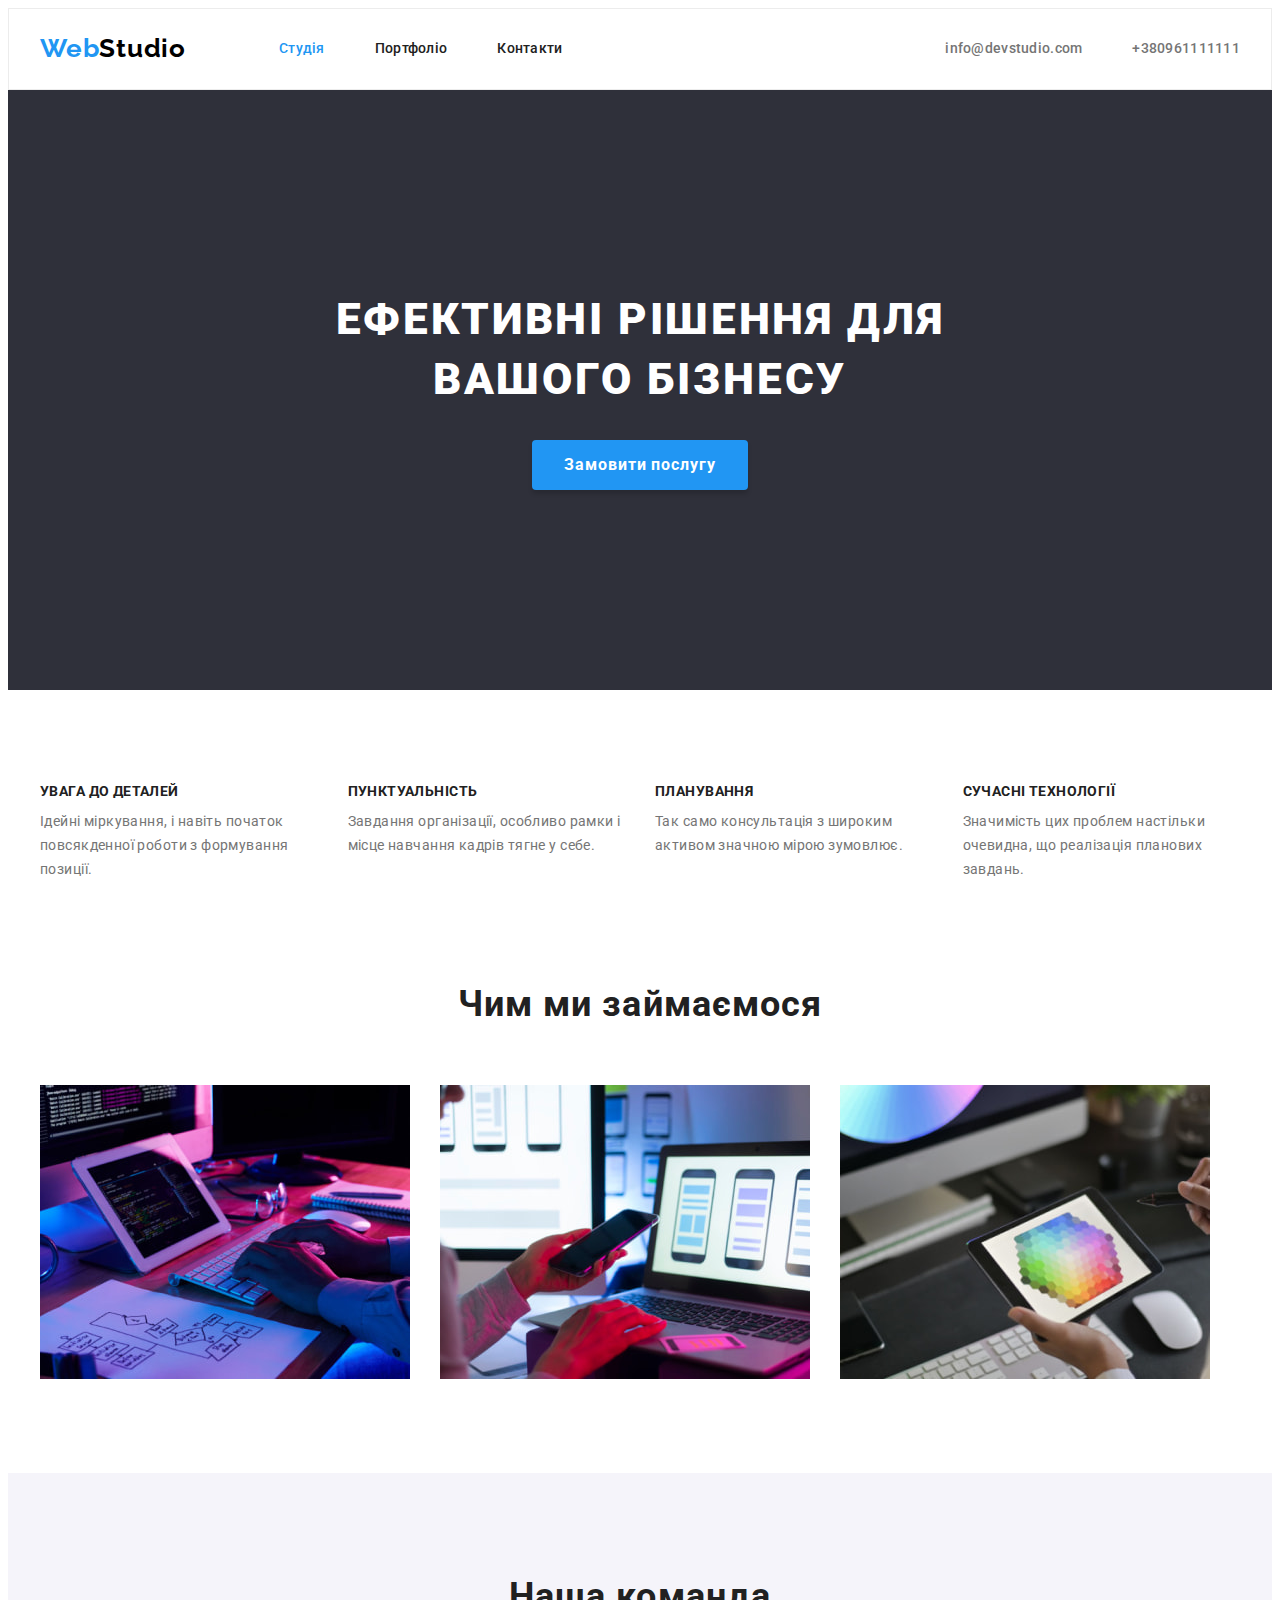
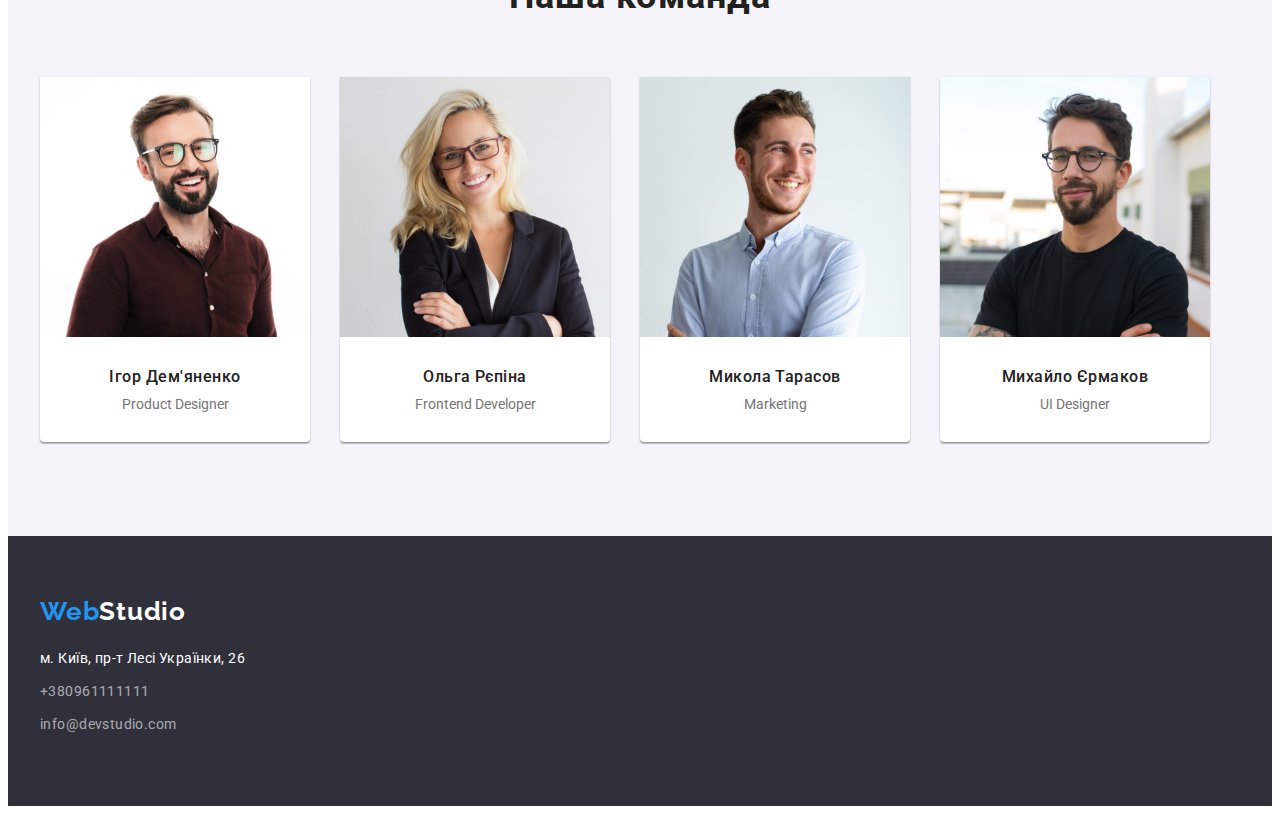
==== index.html @ 2e411c05 "Склоновано файли" ====
<!DOCTYPE html>
<html lang="uk">
  <head>
    <meta charset="UTF-8" />
    <meta http-equiv="X-UA-Compatible" content="IE=edge" />
    <meta name="viewport" content="width=device-width, initial-scale=1.0" />
    <title>Document</title>
    <link rel="preconnect" href="https://fonts.googleapis.com" />
    <link rel="preconnect" href="https://fonts.gstatic.com" crossorigin />
    <link
      href="https://fonts.googleapis.com/css2?family=Raleway:wght@700&family=Roboto:wght@400;500;700;900&display=swap"
      rel="stylesheet"
    />
    <link
      rel="stylesheet"
      href="https://cdnjs.cloudflare.com/ajax/libs/modern-normalize/1.1.0/modern-normalize.min.css"
      integrity="sha512-wpPYUAdjBVSE4KJnH1VR1HeZfpl1ub8YT/NKx4PuQ5NmX2tKuGu6U/JRp5y+Y8XG2tV+wKQpNHVUX03MfMFn9Q=="
      crossorigin="anonymous"
      referrerpolicy="no-referrer"
    />
    <link rel="stylesheet" href="./css/styles.css" />
  </head>
  <body>
    <!-- HEADER -->
    <header class="header">
      <div class="container">
        <nav class="nav">
          <a href="/" class="header-logo link" lang="en"
            ><span class="logo-accent">Web</span>Studio</a
          >
          <ul class="header-list list">
            <li class="header-item">
              <a class="header-link link current" href="./index.html">Студія</a>
            </li>
            <li class="header-item">
              <a class="header-link link" href="./portfolio.html">Портфоліо</a>
            </li>
            <li class="header-item">
              <a class="header-link link" href="">Контакти </a>
            </li>
          </ul>
        </nav>
        <ul class="header-contacts list">
          <li class="contacts-item">
            <a class="header-link link" href="mailto:info@devstudio.com"
              >info@devstudio.com</a
            >
          </li>
          <li class="contacts-item">
            <a class="header-link link" href="tel:+380961111111"
              >+380961111111</a
            >
          </li>
        </ul>
      </div>
    </header>
    <!-- MAIN -->
    <main>
      <!-- Герой -->
      <section class="hero">
        <div class="container">
          <h1 class="hero-title">Ефективні рішення для вашого бізнесу</h1>
          <button class="hero-btn btn" type="button">Замовити послугу</button>
        </div>
        </section>
        <!-- Переваги -->
        <section class="benefits section">
          <div class="container">
            <h2 class="visually-hidden">Переваги</h2>
            <ul class="benefits-list list">
              <li class="benefits-items">
                <h3 class="benefits-title">УВАГА ДО ДЕТАЛЕЙ</h3>
                <p>
                  Ідейні міркування, і навіть початок повсякденної роботи з
                  формування позиції.
                </p>
              </li>
              <li class="benefits-items">
                <h3 class="benefits-title">ПУНКТУАЛЬНІСТЬ</h3>
                <p>
                  Завдання організації, особливо рамки і місце навчання кадрів тягне
                  у себе.
                </p>
              </li>
              <li class="benefits-items">
                <h3 class="benefits-title">ПЛАНУВАННЯ</h3>
                <p>
                  Так само консультація з широким активом значною мірою зумовлює.
                </p>
              </li>
              <li class="benefits-items">
                <h3 class="benefits-title">СУЧАСНІ ТЕХНОЛОГІЇ</h3>
                <p>
                  Значимість цих проблем настільки очевидна, що реалізація планових
                  завдань.
                </p>
              </li>
            </ul>
          </div>
        </section>
      <!-- Чим ми займаємося -->
      <section class="services">
        <div class="container">
          <h2 class="section-title">Чим ми займаємося</h2>
          <ul class="section-list list">
            <li>
              <img
                src="./images/imgone.jpg"
                alt="Руки на клавіатурі перед планшетом"
                width="370"
                height="294"
              />
            </li>
            <li>
              <img
                src="./images/imgtwo.jpg"
                alt="Руки друкують за ноутбуком"
                width="370"
                height="294"
              />
            </li>
            <li>
              <img
                src="./images/imgthree.jpg"
                alt="Руки зі стилусом перед планшетом"
                width="370"
                height="294"
              />
            </li>
          </ul>
        </div>
      </section>
      <!-- Наша команда -->
      <section class="team section">
        <div class="container">
          <h2 class="section-title">Наша команда</h2>
          <ul class="team-list list">
            <li class="team-item">
              <img
                src="./images/faceone.jpg"
                alt="Чоловік в коричневій сорочці"
                width="270"
                height="260"
              />
              <div class ="team-item-content">
                <h3 class="team-title">Ігор Дем'яненко</h3>
                <p class="team-text" lang="en">Product Designer</p>
              </div>
            </li>
            <li class="team-item">
              <img
                src="./images/facetwo.jpg"
                alt="Жінка в діловому костюмі"
                width="270"
                height="260"
              />
              <div class ="team-item-content">
                <h3 class="team-title">Ольга Рєпіна</h3>
                <p class="team-text" lang="en">Frontend Developer</p>
              </div>
            </li>
            <li class="team-item">
              <img
                src="./images/facethree.jpg"
                alt="Чоловік у білій сорочці"
                width="270"
                height="260"
              />
              <div class ="team-item-content">
                <h3 class="team-title">Микола Тарасов</h3>
                <p class="team-text" lang="en">Marketing</p>
              </div>
            </li>
            <li class="team-item">
              <img
                src="./images/facefour.jpg"
                alt="Чоловік у чорній сорочці"
                width="270"
                height="260"
              />
              <div class ="team-item-content">
                <h3 class="team-title">Михайло Єрмаков</h3>
                <p class="team-text" lang="en">UI Designer</p>
              </div>
            </li>
          </ul>
        </div>
      </section>
    </main>
    <!-- FOOTER -->
    <footer class="footer">
        <div class="container">
          <a class="footer-logo link" href="/"
            ><span class="logo-accent">Web</span>Studio</a
          >
          <address class="footer-address">
            <ul class="list">
              <li class="footer-item">
                <a
                  class="link"
                  href="https://goo.gl/maps/n65HcsuPfZMH7TJv9"
                  target="_blank"
                  rel="noopener noreferrer"
                  >м. Київ, пр-т Лесі Українки, 26</a
                >
              </li>
              <li class="footer-item">
                <a class="footer-contacts link" href="tel:+380961111111"
                  >+380961111111</a
                >
              </li>
              <li class="footer-item">
                <a class="footer-contacts link" href="mailto:info@devstudio.com"
                  >info@devstudio.com</a
                >
              </li>
            </ul>
          </address>
        </div>
    </footer>
  </body>
</html>
---- css/styles.css ----
:root {
  --main-color-light: #ffffff;
  --second-color-dark: #212121;
  --second-color-bgc: #f5f4fa;
  --main-text-color: #757575;
  --accent-bgc: #2f303a;
  --accent-color: #2196f3;
  --accent-active: #188ce8;
  --main-font: "Roboto", sans-serif;
}

p,
h1,
h2,
h3,
h4,
h5,
h6 {
  margin: 0;
}

ul {
  margin: 0;
  padding-left: 0;
  list-style: none;
}

img {
  display: block;
  max-width: 100%;
  height: auto;
}

.container {
  width: 1200px;
  padding-left: 15px;
  padding-right: 15px;
  margin: 0 auto;
}

body {
  font-family: var(--main-font);
  font-size: 14px;
  color: var(--main-text-color);
  background-color: var(--main-color-light);
}

.list {
  list-style: none;
}

.link {
  text-decoration: none;
  color: inherit;
}

.visually-hidden {
  position: absolute;
  white-space: nowrap;
  width: 1px;
  height: 1px;
  overflow: hidden;
  border: 0;
  padding: 0;
  clip: rect(0 0 0 0);
  clip-path: inset(50%);
  margin: -1px;
}

.btn {
  font-family: inherit;
  font-weight: 700;
  font-size: 16px;
  line-height: 1.88;
  letter-spacing: 0.06em;
  color: var(--main-color-light);
  background-color: var(--accent-color);
  border: none;
  cursor: pointer;
}

.btn:focus,
.btn:hover {
  background-color: var(--accent-active);
}

/* .btn:active {
  background-color: var(--accent-active);
} */

.filter-btn {
  padding: 6px 22px;
  font-family: inherit;
  font-weight: 500;
  font-size: 16px;
  line-height: 1.63;
  text-align: center;
  letter-spacing: 0.03em;
  color: var(--second-color-dark);
  background-color: var(--second-color-bgc);
  border: none;
  border-radius: 4px;
  cursor: pointer;
}

.filter-btn:focus,
.filter-btn:hover {
  box-shadow: 0px 3px 1px rgba(0, 0, 0, 0.1), 0px 1px 2px rgba(0, 0, 0, 0.08),
    0px 2px 2px rgba(0, 0, 0, 0.12);
  background-color: var(--accent-color);
  color: var(--main-color-light);
}

.section {
  padding: 94px 0;
}

/*-------------------------- HEADER --------------------------*/

.header {
  /* padding: 24px 0 25px 0; */
  border: 1px solid #ececec;
}

.header .container {
  display: flex;
  align-items: center;
}

.container nav {
  display: flex;
  align-items: center;
}

.header-logo {
  margin-right: 93px;
  padding: 24px 0 25px;
  font-family: "Raleway", sans-serif;
  font-weight: 700;
  font-size: 26px;
  line-height: 1.19;
  letter-spacing: 0.03em;
  color: black;
}

.logo-accent {
  color: var(--accent-color);
}

.header-list {
  display: flex;
  gap: 50px;
}

.header-link {
  padding: 32px 0;
}

.header-link:hover,
.header-link:focus {
  color: var(--accent-color);
}

.header-item {
  font-weight: 500;
  line-height: 1.14;
  letter-spacing: 0.02em;
  color: var(--second-color-dark);
}

.header-contacts {
  display: flex;
  gap: 50px;
  margin-left: auto;
}

.contacts-item {
  font-weight: 500;
  line-height: 1.14;
  letter-spacing: 0.02em;
}

.header-list .current {
  color: var(--accent-color);
}

/*-------------------------- HERO --------------------------*/

.hero {
  background-color: var(--accent-bgc);
  padding: 200px 0px;
  text-align: center;
}

.hero-title {
  font-weight: 900;
  font-size: 44px;
  line-height: 1.36;
  text-align: center;
  letter-spacing: 0.06em;
  text-transform: uppercase;
  color: var(--main-color-light);
  max-width: 696px;
  margin: 0 auto 30px;
}

.hero-btn {
  display: inline-block;
  padding: 10px 32px;
  background: #2196f3;
  box-shadow: 0px 4px 4px rgba(0, 0, 0, 0.15);
  border-radius: 4px;
}

/*-------------------------- BENEFITS --------------------------*/

.benefits-title {
  font-size: 14px;
  line-height: 1.14;
  letter-spacing: 0.03em;
  text-transform: uppercase;
  color: var(--second-color-dark);
}

.benefits-list {
  display: flex;
  gap: 30px;
}

.benefits-title {
  margin-bottom: 10px;
}

.benefits-items {
  width: calc((100% - 90px) / 4);
  line-height: 1.71;
  letter-spacing: 0.03em;
}

/*-------------------------- SERVICES --------------------------*/

.services {
  padding-bottom: 94px;
}

.section-title {
  font-size: 36px;
  line-height: 1.66;
  text-align: center;
  letter-spacing: 0.03em;
  color: var(--second-color-dark);
  padding-bottom: 50px;
}

.section-list {
  display: flex;
  gap: 30px;
}

/*-------------------------- TEAM --------------------------*/

.team {
  background-color: var(--second-color-bgc);
}

.team-item-content {
  padding: 30px;
}

.team-list {
  display: flex;
  gap: 30px;
}

.team-title {
  margin-bottom: 10px;
  font-weight: 500;
  font-size: 16px;
  line-height: 1.19;
  letter-spacing: 0.03em;
  text-align: center;
  color: var(--second-color-dark);
}

.team-text {
  text-align: center;
}

.team-item {
  background-color: #ffffff;
  box-shadow: 0px 1px 3px rgba(0, 0, 0, 0.12), 0px 1px 1px rgba(0, 0, 0, 0.14),
    0px 2px 1px rgba(0, 0, 0, 0.2);
  border-radius: 0px 0px 4px 4px;
}

/*-------------------------- FOOTER --------------------------*/

.footer {
  background-color: var(--accent-bgc);
  padding: 60px 0;
}

.footer-logo {
  display: inline-block;
  font-family: "Raleway", sans-serif;
  font-weight: 700;
  font-size: 26px;
  line-height: 1.19;
  letter-spacing: 0.03em;
  color: #ffffff;
  margin-bottom: 20px;
}

.footer-item {
  margin-bottom: 9px;
}

.footer-address {
  font-style: normal;
  line-height: 1.71;
  letter-spacing: 0.03em;
  color: #ffffff;
}

.footer-contacts {
  color: rgba(255, 255, 255, 0.6);
}

.footer-list .link:hover,
.footer-list .link:focus {
  color: var(--accent-color);
}

/*-------------------------- PORTFOLIO --------------------------*/

.filter-btn-list {
  display: flex;
  justify-content: center;
  gap: 8px;
  margin-bottom: 50px;
}

.portfolio-list {
  display: flex;
  flex-wrap: wrap;
  gap: 30px;
}

.portfolio-item {
  width: calc((100% - 60px) / 3);

  border: 1px solid #eeeeee;
}

.portfolio-content {
  padding: 20px 24px;
}

.portfolio-title {
  margin-bottom: 4px;
  font-size: 18px;
  line-height: 2;
  letter-spacing: 0.06em;
  color: var(--second-color-dark);
}

.portfolio-text {
  font-size: 16px;
  line-height: 1.88;
  letter-spacing: 0.03em;
}
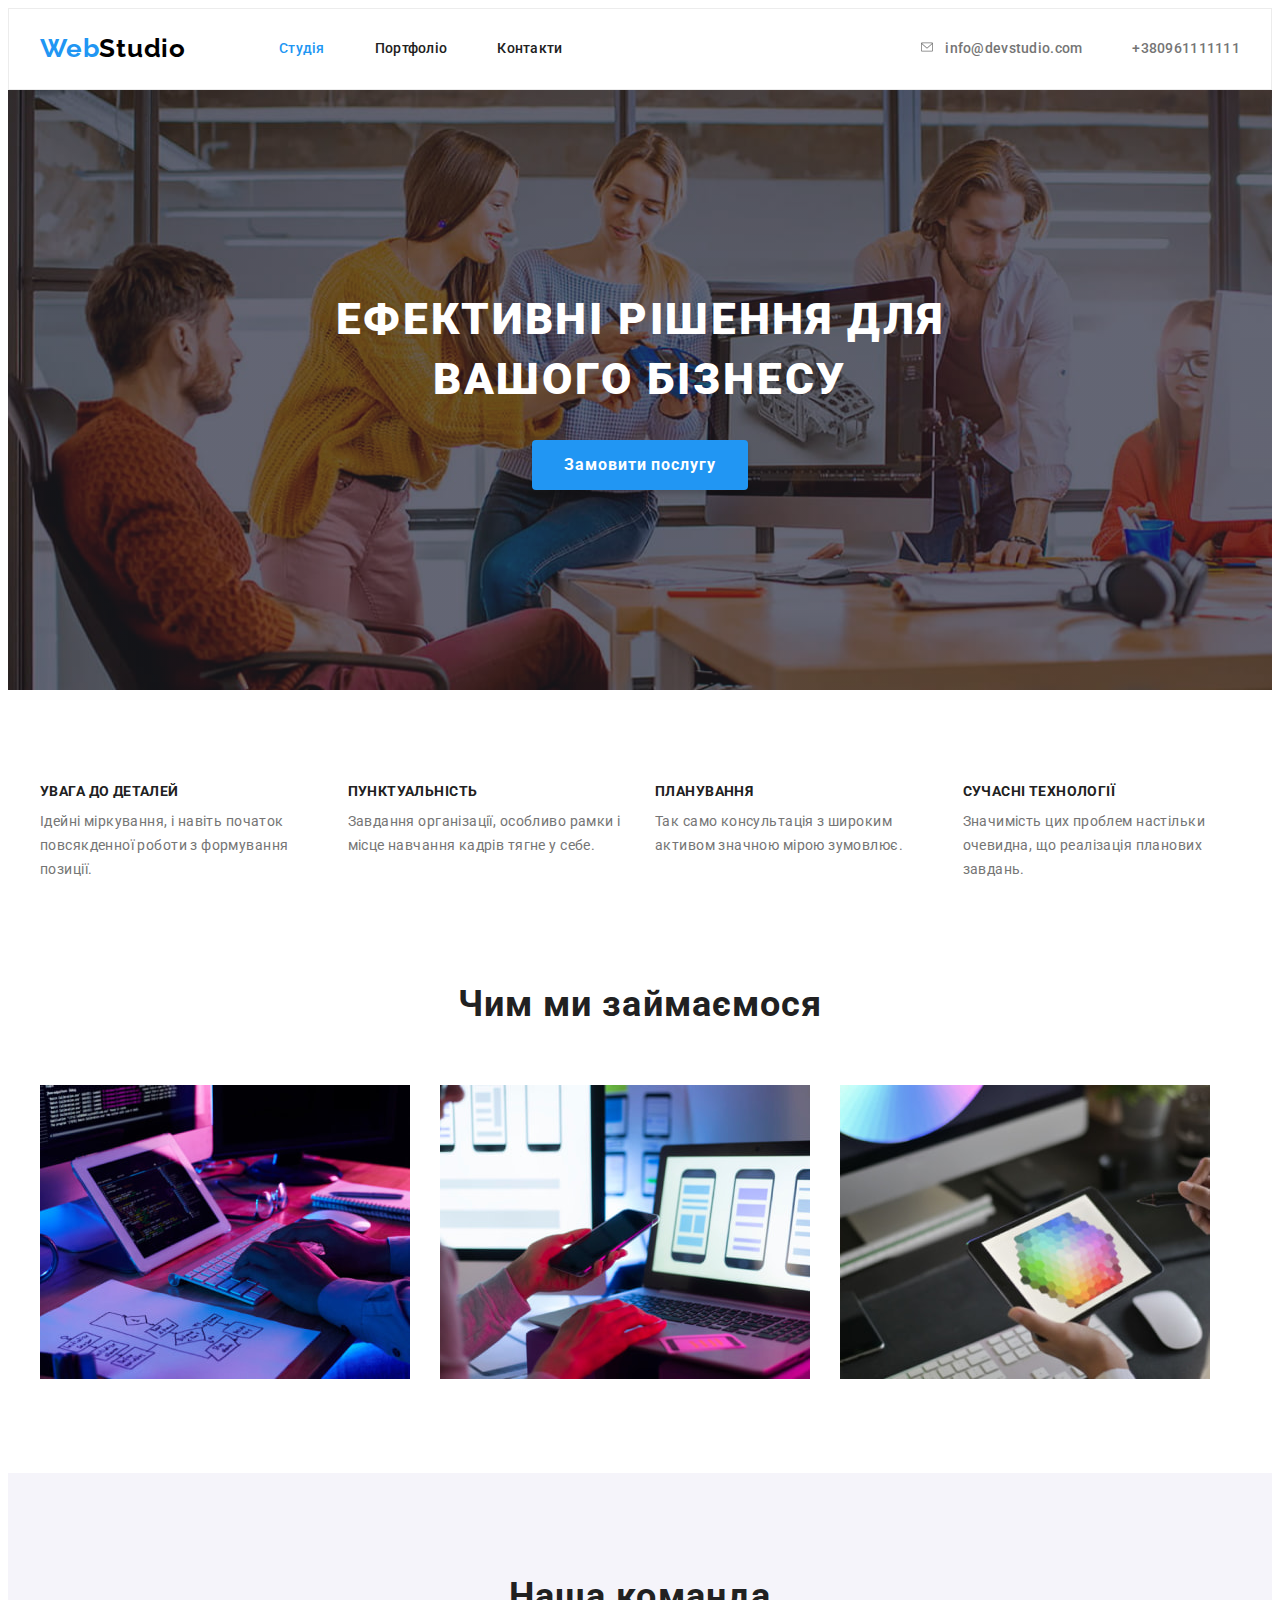
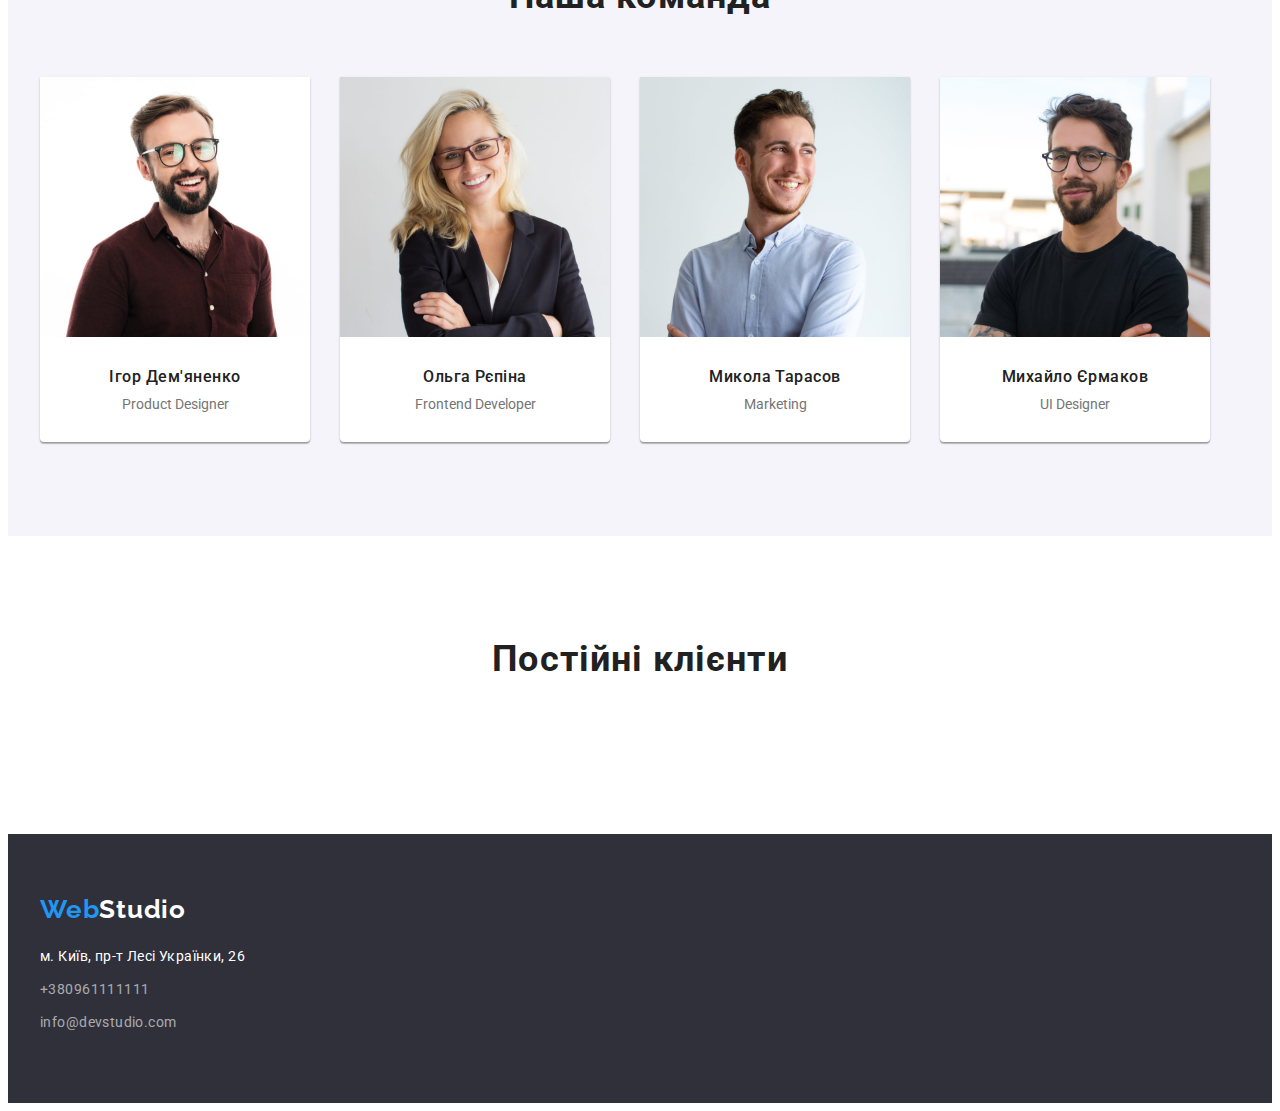
==== commit e979ed35: "додала sprite" ====
--- a/index.html
+++ b/index.html
@@ -42,14 +42,20 @@
         </nav>
         <ul class="header-contacts list">
           <li class="contacts-item">
-            <a class="header-link link" href="mailto:info@devstudio.com"
-              >info@devstudio.com</a
-            >
+            <a class="header-link link" href="mailto:info@devstudio.com">
+              <svg class="header-contact-icon" width="16" height="12">
+                <use href="./images/sprite1.svg#icon-envelope"></use>
+              </svg>
+              info@devstudio.com
+            </a>
           </li>
           <li class="contacts-item">
-            <a class="header-link link" href="tel:+380961111111"
-              >+380961111111</a
-            >
+            <a class="header-link link" href="tel:+380961111111">
+              <!-- <svg class="icon" width="10" height="16">
+                <use href="./images/sprite1.svg#icon-smartphone"></use>
+              </svg> -->
+              +380961111111
+            </a>
           </li>
         </ul>
       </div>
@@ -62,42 +68,42 @@
           <h1 class="hero-title">Ефективні рішення для вашого бізнесу</h1>
           <button class="hero-btn btn" type="button">Замовити послугу</button>
         </div>
-        </section>
-        <!-- Переваги -->
-        <section class="benefits section">
-          <div class="container">
-            <h2 class="visually-hidden">Переваги</h2>
-            <ul class="benefits-list list">
-              <li class="benefits-items">
-                <h3 class="benefits-title">УВАГА ДО ДЕТАЛЕЙ</h3>
-                <p>
-                  Ідейні міркування, і навіть початок повсякденної роботи з
-                  формування позиції.
-                </p>
-              </li>
-              <li class="benefits-items">
-                <h3 class="benefits-title">ПУНКТУАЛЬНІСТЬ</h3>
-                <p>
-                  Завдання організації, особливо рамки і місце навчання кадрів тягне
-                  у себе.
-                </p>
-              </li>
-              <li class="benefits-items">
-                <h3 class="benefits-title">ПЛАНУВАННЯ</h3>
-                <p>
-                  Так само консультація з широким активом значною мірою зумовлює.
-                </p>
-              </li>
-              <li class="benefits-items">
-                <h3 class="benefits-title">СУЧАСНІ ТЕХНОЛОГІЇ</h3>
-                <p>
-                  Значимість цих проблем настільки очевидна, що реалізація планових
-                  завдань.
-                </p>
-              </li>
-            </ul>
-          </div>
-        </section>
+      </section>
+      <!-- Переваги -->
+      <section class="benefits section">
+        <div class="container">
+          <h2 class="visually-hidden">Переваги</h2>
+          <ul class="benefits-list list">
+            <li class="benefits-items">
+              <h3 class="benefits-title">УВАГА ДО ДЕТАЛЕЙ</h3>
+              <p>
+                Ідейні міркування, і навіть початок повсякденної роботи з
+                формування позиції.
+              </p>
+            </li>
+            <li class="benefits-items">
+              <h3 class="benefits-title">ПУНКТУАЛЬНІСТЬ</h3>
+              <p>
+                Завдання організації, особливо рамки і місце навчання кадрів
+                тягне у себе.
+              </p>
+            </li>
+            <li class="benefits-items">
+              <h3 class="benefits-title">ПЛАНУВАННЯ</h3>
+              <p>
+                Так само консультація з широким активом значною мірою зумовлює.
+              </p>
+            </li>
+            <li class="benefits-items">
+              <h3 class="benefits-title">СУЧАСНІ ТЕХНОЛОГІЇ</h3>
+              <p>
+                Значимість цих проблем настільки очевидна, що реалізація
+                планових завдань.
+              </p>
+            </li>
+          </ul>
+        </div>
+      </section>
       <!-- Чим ми займаємося -->
       <section class="services">
         <div class="container">
@@ -142,7 +148,7 @@
                 width="270"
                 height="260"
               />
-              <div class ="team-item-content">
+              <div class="team-item-content">
                 <h3 class="team-title">Ігор Дем'яненко</h3>
                 <p class="team-text" lang="en">Product Designer</p>
               </div>
@@ -154,7 +160,7 @@
                 width="270"
                 height="260"
               />
-              <div class ="team-item-content">
+              <div class="team-item-content">
                 <h3 class="team-title">Ольга Рєпіна</h3>
                 <p class="team-text" lang="en">Frontend Developer</p>
               </div>
@@ -166,7 +172,7 @@
                 width="270"
                 height="260"
               />
-              <div class ="team-item-content">
+              <div class="team-item-content">
                 <h3 class="team-title">Микола Тарасов</h3>
                 <p class="team-text" lang="en">Marketing</p>
               </div>
@@ -178,45 +184,51 @@
                 width="270"
                 height="260"
               />
-              <div class ="team-item-content">
+              <div class="team-item-content">
                 <h3 class="team-title">Михайло Єрмаков</h3>
                 <p class="team-text" lang="en">UI Designer</p>
               </div>
             </li>
           </ul>
+        </div>
+      </section>
+      <!-- Постійні клієнти -->
+      <section class="clients section">
+        <div class="container">
+          <h2 class="section-title">Постійні клієнти</h2>
         </div>
       </section>
     </main>
     <!-- FOOTER -->
     <footer class="footer">
-        <div class="container">
-          <a class="footer-logo link" href="/"
-            ><span class="logo-accent">Web</span>Studio</a
-          >
-          <address class="footer-address">
-            <ul class="list">
-              <li class="footer-item">
-                <a
-                  class="link"
-                  href="https://goo.gl/maps/n65HcsuPfZMH7TJv9"
-                  target="_blank"
-                  rel="noopener noreferrer"
-                  >м. Київ, пр-т Лесі Українки, 26</a
-                >
-              </li>
-              <li class="footer-item">
-                <a class="footer-contacts link" href="tel:+380961111111"
-                  >+380961111111</a
-                >
-              </li>
-              <li class="footer-item">
-                <a class="footer-contacts link" href="mailto:info@devstudio.com"
-                  >info@devstudio.com</a
-                >
-              </li>
-            </ul>
-          </address>
-        </div>
+      <div class="container">
+        <a class="footer-logo link" href="/"
+          ><span class="logo-accent">Web</span>Studio</a
+        >
+        <address class="footer-address">
+          <ul class="list">
+            <li class="footer-item">
+              <a
+                class="link"
+                href="https://goo.gl/maps/n65HcsuPfZMH7TJv9"
+                target="_blank"
+                rel="noopener noreferrer"
+                >м. Київ, пр-т Лесі Українки, 26</a
+              >
+            </li>
+            <li class="footer-item">
+              <a class="footer-contacts link" href="tel:+380961111111"
+                >+380961111111</a
+              >
+            </li>
+            <li class="footer-item">
+              <a class="footer-contacts link" href="mailto:info@devstudio.com"
+                >info@devstudio.com</a
+              >
+            </li>
+          </ul>
+        </address>
+      </div>
     </footer>
   </body>
 </html>
--- a/css/styles.css
+++ b/css/styles.css
@@ -153,6 +153,7 @@
 }
 
 .header-link {
+  display: flex;
   padding: 32px 0;
 }
 
@@ -190,6 +191,11 @@
   background-color: var(--accent-bgc);
   padding: 200px 0px;
   text-align: center;
+  background-image: linear-gradient(
+      rgba(47, 48, 58, 0.4),
+      rgba(47, 48, 58, 0.4)
+    ),
+    url(../images/hero.jpg);
 }
 
 .hero-title {
@@ -369,3 +375,8 @@
   line-height: 1.88;
   letter-spacing: 0.03em;
 }
+
+.header-contact-icon {
+  fill: currentColor;
+  margin-right: 10px;
+}
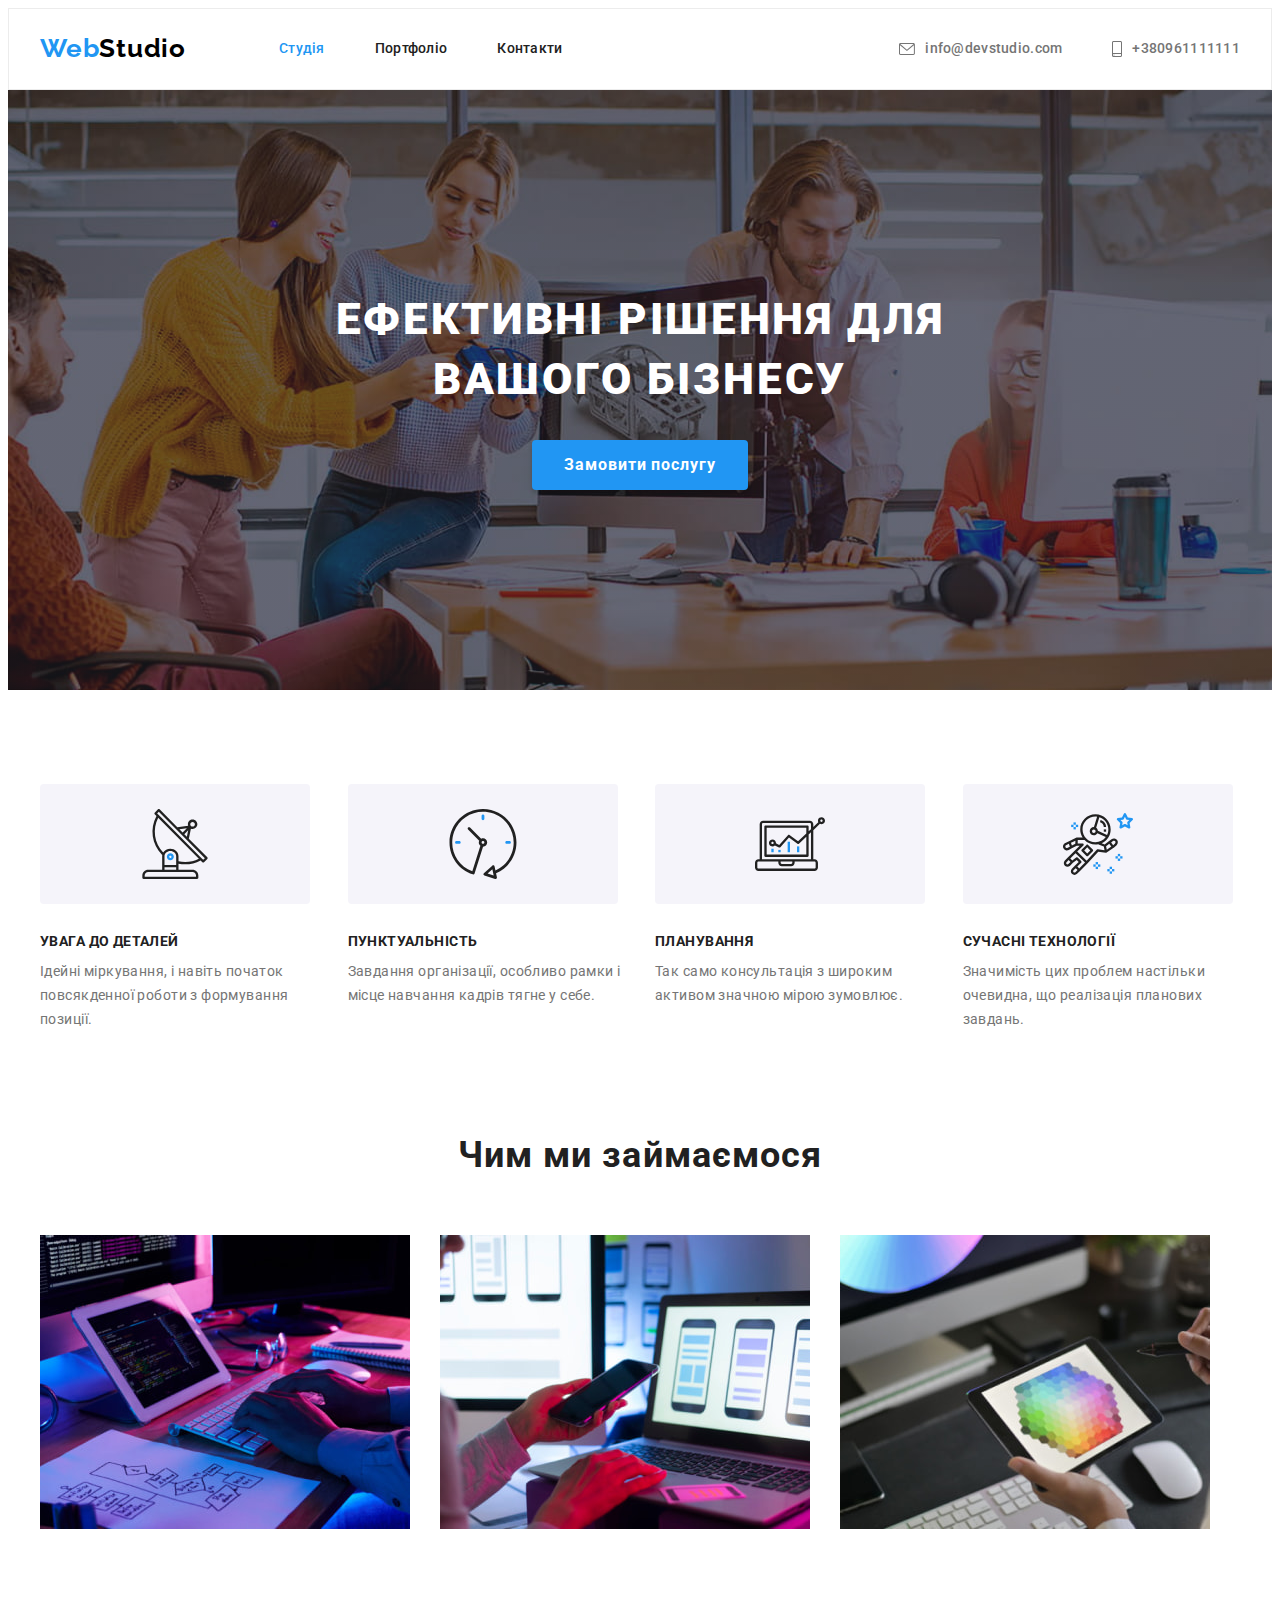
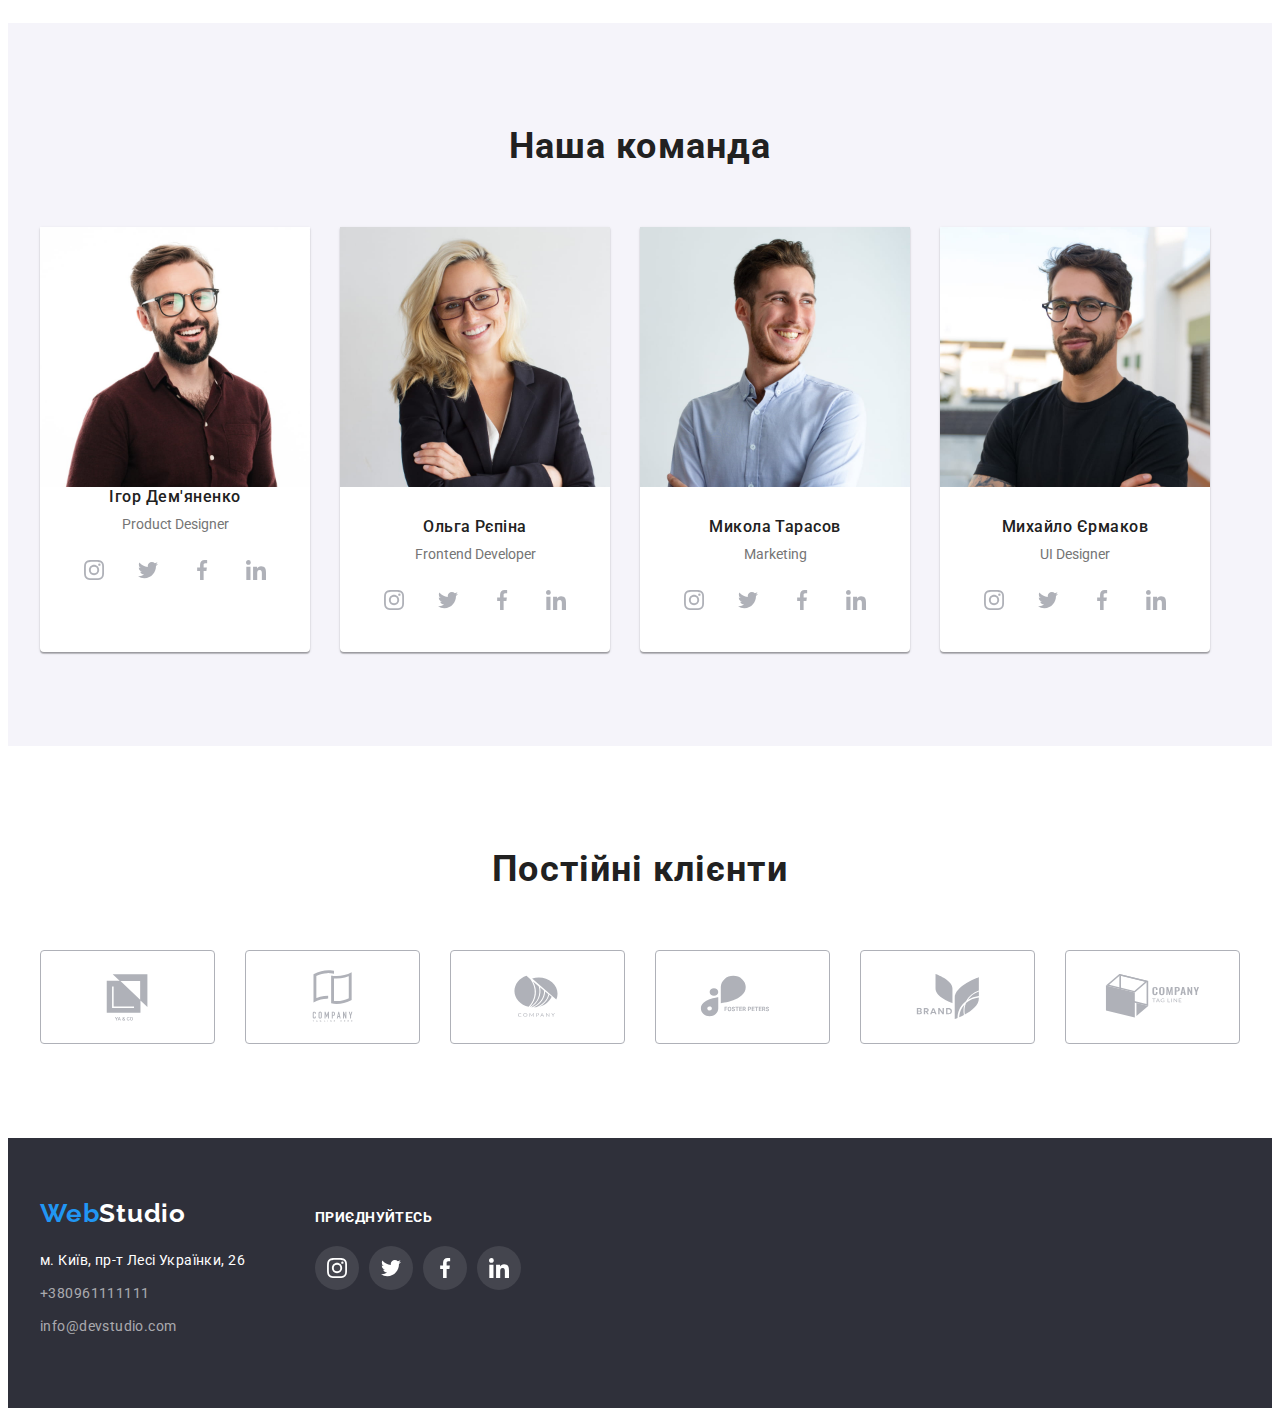
==== commit 70d54c45: "Додано усе по ДЗ" ====
--- a/index.html
+++ b/index.html
@@ -43,17 +43,17 @@
         <ul class="header-contacts list">
           <li class="contacts-item">
             <a class="header-link link" href="mailto:info@devstudio.com">
-              <svg class="header-contact-icon" width="16" height="12">
-                <use href="./images/sprite1.svg#icon-envelope"></use>
+              <svg class="icon" width="16" height="12">
+                <use href="./images/sprite.svg#envelope"></use>
               </svg>
               info@devstudio.com
             </a>
           </li>
           <li class="contacts-item">
             <a class="header-link link" href="tel:+380961111111">
-              <!-- <svg class="icon" width="10" height="16">
-                <use href="./images/sprite1.svg#icon-smartphone"></use>
-              </svg> -->
+              <svg class="icon" width="10" height="16">
+                <use href="./images/sprite.svg#smartphone"></use>
+              </svg>
               +380961111111
             </a>
           </li>
@@ -148,11 +148,40 @@
                 width="270"
                 height="260"
               />
-              <div class="team-item-content">
-                <h3 class="team-title">Ігор Дем'яненко</h3>
-                <p class="team-text" lang="en">Product Designer</p>
-              </div>
-            </li>
+              <h3 class="team-title">Ігор Дем'яненко</h3>
+              <p class="team-text" lang="en">Product Designer</p>
+              <ul class="team-social-list list">
+                <li class="team-social-item">
+                  <a href="" class="team-social-link">
+                    <svg class="team-social-icon" width="20" height="20">
+                      <use href="./images/sprite.svg#instagram"></use>
+                    </svg>
+                  </a>
+                </li>
+                <li class="team-social-item">
+                  <a href="" class="team-social-link">
+                    <svg class="team-social-icon" width="20" height="20">
+                      <use href="./images/sprite.svg#twitter"></use>
+                    </svg>
+                  </a>
+                </li>
+                <li class="team-social-item">
+                  <a href="" class="team-social-link">
+                    <svg class="team-social-icon" width="20" height="20">
+                      <use href="./images/sprite.svg#facebook"></use>
+                    </svg>
+                  </a>
+                </li>
+                <li class="team-social-item">
+                  <a href="" class="team-social-link">
+                    <svg class="team-social-icon" width="20" height="20">
+                      <use href="./images/sprite.svg#linkedin"></use>
+                    </svg>
+                  </a>
+                </li>
+              </ul>
+            </li>
+
             <li class="team-item">
               <img
                 src="./images/facetwo.jpg"
@@ -163,6 +192,36 @@
               <div class="team-item-content">
                 <h3 class="team-title">Ольга Рєпіна</h3>
                 <p class="team-text" lang="en">Frontend Developer</p>
+                <ul class="team-social-list list">
+                  <li class="team-social-item">
+                    <a href="" class="team-social-link">
+                      <svg class="team-social-icon" width="20" height="20">
+                        <use href="./images/sprite.svg#instagram"></use>
+                      </svg>
+                    </a>
+                  </li>
+                  <li class="team-social-item">
+                    <a href="" class="team-social-link">
+                      <svg class="team-social-icon" width="20" height="20">
+                        <use href="./images/sprite.svg#twitter"></use>
+                      </svg>
+                    </a>
+                  </li>
+                  <li class="team-social-item">
+                    <a href="" class="team-social-link">
+                      <svg class="team-social-icon" width="20" height="20">
+                        <use href="./images/sprite.svg#facebook"></use>
+                      </svg>
+                    </a>
+                  </li>
+                  <li class="team-social-item">
+                    <a href="" class="team-social-link">
+                      <svg class="team-social-icon" width="20" height="20">
+                        <use href="./images/sprite.svg#linkedin"></use>
+                      </svg>
+                    </a>
+                  </li>
+                </ul>
               </div>
             </li>
             <li class="team-item">
@@ -175,6 +234,36 @@
               <div class="team-item-content">
                 <h3 class="team-title">Микола Тарасов</h3>
                 <p class="team-text" lang="en">Marketing</p>
+                <ul class="team-social-list list">
+                  <li class="team-social-item">
+                    <a href="" class="team-social-link">
+                      <svg class="team-social-icon" width="20" height="20">
+                        <use href="./images/sprite.svg#instagram"></use>
+                      </svg>
+                    </a>
+                  </li>
+                  <li class="team-social-item">
+                    <a href="" class="team-social-link">
+                      <svg class="team-social-icon" width="20" height="20">
+                        <use href="./images/sprite.svg#twitter"></use>
+                      </svg>
+                    </a>
+                  </li>
+                  <li class="team-social-item">
+                    <a href="" class="team-social-link">
+                      <svg class="team-social-icon" width="20" height="20">
+                        <use href="./images/sprite.svg#facebook"></use>
+                      </svg>
+                    </a>
+                  </li>
+                  <li class="team-social-item">
+                    <a href="" class="team-social-link">
+                      <svg class="team-social-icon" width="20" height="20">
+                        <use href="./images/sprite.svg#linkedin"></use>
+                      </svg>
+                    </a>
+                  </li>
+                </ul>
               </div>
             </li>
             <li class="team-item">
@@ -187,6 +276,36 @@
               <div class="team-item-content">
                 <h3 class="team-title">Михайло Єрмаков</h3>
                 <p class="team-text" lang="en">UI Designer</p>
+                <ul class="team-social-list list">
+                  <li class="team-social-item">
+                    <a href="" class="team-social-link">
+                      <svg class="team-social-icon" width="20" height="20">
+                        <use href="./images/sprite.svg#instagram"></use>
+                      </svg>
+                    </a>
+                  </li>
+                  <li class="team-social-item">
+                    <a href="" class="team-social-link">
+                      <svg class="team-social-icon" width="20" height="20">
+                        <use href="./images/sprite.svg#twitter"></use>
+                      </svg>
+                    </a>
+                  </li>
+                  <li class="team-social-item">
+                    <a href="" class="team-social-link">
+                      <svg class="team-social-icon" width="20" height="20">
+                        <use href="./images/sprite.svg#facebook"></use>
+                      </svg>
+                    </a>
+                  </li>
+                  <li class="team-social-item">
+                    <a href="" class="team-social-link">
+                      <svg class="team-social-icon" width="20" height="20">
+                        <use href="./images/sprite.svg#linkedin"></use>
+                      </svg>
+                    </a>
+                  </li>
+                </ul>
               </div>
             </li>
           </ul>
@@ -196,38 +315,117 @@
       <section class="clients section">
         <div class="container">
           <h2 class="section-title">Постійні клієнти</h2>
+          <ul class="clients-list list">
+            <li class="clients-list-item">
+              <a class="clients-link" href="">
+                <svg class="clients-icon" width="106" height="60">
+                  <use href="./images/sprite.svg#logo1"></use>
+                </svg>
+              </a>
+            </li>
+            <li class="clients-list-item">
+              <a class="clients-link" href="">
+                <svg class="clients-icon" width="106" height="60">
+                  <use href="./images/sprite.svg#logo2"></use>
+                </svg>
+              </a>
+            </li>
+            <li class="clients-list-item">
+              <a class="clients-link" href="">
+                <svg class="clients-icon" width="106" height="60">
+                  <use href="./images/sprite.svg#logo3"></use>
+                </svg>
+              </a>
+            </li>
+            <li class="clients-list-item">
+              <a class="clients-link" href="">
+                <svg class="clients-icon" width="106" height="60">
+                  <use href="./images/sprite.svg#logo4"></use>
+                </svg>
+              </a>
+            </li>
+            <li class="clients-list-item">
+              <a class="clients-link" href="">
+                <svg class="clients-icon" width="106" height="60">
+                  <use href="./images/sprite.svg#logo5"></use>
+                </svg>
+              </a>
+            </li>
+            <li class="clients-list-item">
+              <a class="clients-link" href="">
+                <svg class="clients-icon" width="106" height="60">
+                  <use href="./images/sprite.svg#logo6"></use>
+                </svg>
+              </a>
+            </li>
+          </ul>
         </div>
       </section>
     </main>
     <!-- FOOTER -->
     <footer class="footer">
       <div class="container">
-        <a class="footer-logo link" href="/"
-          ><span class="logo-accent">Web</span>Studio</a
-        >
-        <address class="footer-address">
-          <ul class="list">
-            <li class="footer-item">
-              <a
-                class="link"
-                href="https://goo.gl/maps/n65HcsuPfZMH7TJv9"
-                target="_blank"
-                rel="noopener noreferrer"
-                >м. Київ, пр-т Лесі Українки, 26</a
-              >
-            </li>
-            <li class="footer-item">
-              <a class="footer-contacts link" href="tel:+380961111111"
-                >+380961111111</a
-              >
-            </li>
-            <li class="footer-item">
-              <a class="footer-contacts link" href="mailto:info@devstudio.com"
-                >info@devstudio.com</a
-              >
-            </li>
-          </ul>
-        </address>
+        <div class="footer-container">
+          <a class="footer-logo link" href="/"
+            ><span class="logo-accent">Web</span>Studio</a
+          >
+          <address class="footer-address">
+            <ul class="list">
+              <li class="footer-item">
+                <a
+                  class="link"
+                  href="https://goo.gl/maps/n65HcsuPfZMH7TJv9"
+                  target="_blank"
+                  rel="noopener noreferrer"
+                  >м. Київ, пр-т Лесі Українки, 26</a
+                >
+              </li>
+              <li class="footer-item">
+                <a class="footer-contacts link" href="tel:+380961111111"
+                  >+380961111111</a
+                >
+              </li>
+              <li class="footer-item">
+                <a class="footer-contacts link" href="mailto:info@devstudio.com"
+                  >info@devstudio.com</a
+                >
+              </li>
+            </ul>
+          </address>
+        </div>
+        <div class="footer-social">
+          <p class="footer-social-title">Приєднуйтесь</p>
+          <ul class="footer-social-list list">
+            <li class="footer-social-item">
+              <a href="" class="footer-social-link link">
+                <svg class="footer-social-icon" width="20" height="20">
+                  <use href="./images/sprite.svg#instagram"></use>
+                </svg>
+              </a>
+            </li>
+            <li class="footer-social-item">
+              <a href="" class="footer-social-link link">
+                <svg class="footer-social-icon" width="20" height="20">
+                  <use href="./images/sprite.svg#twitter"></use>
+                </svg>
+              </a>
+            </li>
+            <li class="footer-social-item">
+              <a href="" class="footer-social-link link">
+                <svg class="footer-social-icon" width="20" height="20">
+                  <use href="./images/sprite.svg#facebook"></use>
+                </svg>
+              </a>
+            </li>
+            <li class="footer-social-item">
+              <a href="" class="footer-social-link link">
+                <svg class="footer-social-icon" width="20" height="20">
+                  <use href="./images/sprite.svg#linkedin"></use>
+                </svg>
+              </a>
+            </li>
+          </ul>
+        </div>
       </div>
     </footer>
   </body>
--- a/css/styles.css
+++ b/css/styles.css
@@ -185,6 +185,12 @@
   color: var(--accent-color);
 }
 
+.contacts-item .header-link {
+  display: flex;
+  align-items: center;
+  justify-content: center;
+}
+
 /*-------------------------- HERO --------------------------*/
 
 .hero {
@@ -196,6 +202,10 @@
       rgba(47, 48, 58, 0.4)
     ),
     url(../images/hero.jpg);
+  background-color: #c4c4c4;
+  background-repeat: no-repeat;
+  background-position: center;
+  background-size: cover;
 }
 
 .hero-title {
@@ -243,6 +253,31 @@
   letter-spacing: 0.03em;
 }
 
+.benefits-items::before {
+  content: "";
+  display: block;
+  background-color: var(--second-color-bgc);
+  background-repeat: no-repeat;
+  background-position: center;
+  width: 270px;
+  height: 120px;
+  border-radius: 4px;
+  margin-bottom: 30px;
+}
+
+.benefits-items:nth-child(1)::before {
+  background-image: url("../images/antenna.svg");
+}
+.benefits-items:nth-child(2)::before {
+  background-image: url("../images/clock.svg");
+}
+.benefits-items:nth-child(3)::before {
+  background-image: url("../images/diagram.svg");
+}
+.benefits-items:nth-child(4)::before {
+  background-image: url("../images/astronaut.svg");
+}
+
 /*-------------------------- SERVICES --------------------------*/
 
 .services {
@@ -270,7 +305,7 @@
 }
 
 .team-item-content {
-  padding: 30px;
+  padding: 30px 32px;
 }
 
 .team-list {
@@ -290,6 +325,7 @@
 
 .team-text {
   text-align: center;
+  margin-bottom: 16px;
 }
 
 .team-item {
@@ -299,11 +335,69 @@
   border-radius: 0px 0px 4px 4px;
 }
 
+.team-social-list {
+  display: flex;
+  gap: 10px;
+  justify-content: center;
+}
+
+.team-social-link {
+  width: 44px;
+  height: 44px;
+  border-radius: 50%;
+  background-color: inherit;
+  display: flex;
+  align-items: center;
+  justify-content: center;
+  fill: #afb1b8;
+}
+
+.team-social-link:hover,
+.team-social-link:focus {
+  background-color: var(--accent-color);
+  fill: var(--main-color-light);
+}
+
+/*-------------------------- CLIENTS --------------------------*/
+
+.clients-list {
+  display: flex;
+  gap: 30px;
+  width: 100%;
+}
+
+.clients-list-item {
+  width: calc((100% - 150px + 12px) / 6);
+  display: flex;
+}
+
+.clients-link {
+  width: 100%;
+  height: 92px;
+  border: 1px solid #afb1b8;
+  border-radius: 4px;
+  fill: #afb1b8;
+  display: flex;
+  align-items: center;
+  justify-content: center;
+}
+
+.clients-link:hover,
+.clients-link:focus {
+  fill: var(--accent-color);
+  border-color: var(--accent-color);
+}
+
 /*-------------------------- FOOTER --------------------------*/
 
 .footer {
   background-color: var(--accent-bgc);
   padding: 60px 0;
+}
+
+.footer .container {
+  display: flex;
+  align-items: baseline;
 }
 
 .footer-logo {
@@ -337,6 +431,48 @@
   color: var(--accent-color);
 }
 
+.footer-social {
+  display: block;
+  width: 206px;
+  margin-left: 70px;
+}
+
+.footer-social-title {
+  font-weight: 700;
+  font-size: 14px;
+  line-height: 1.14;
+  letter-spacing: 0.03em;
+  text-transform: uppercase;
+  color: #ffffff;
+  margin-bottom: 20px;
+}
+.footer-social-list {
+  display: flex;
+  gap: 10px;
+  justify-content: center;
+}
+
+.footer-social-link {
+  width: 44px;
+  height: 44px;
+  border-radius: 50%;
+  background-color: rgba(255, 255, 255, 0.1);
+  display: flex;
+  align-items: center;
+  justify-content: center;
+  fill: #ffffff;
+}
+
+.footer-social-link:hover,
+.footer-social-link:focus {
+  background-color: var(--accent-active);
+}
+
+.footer-social-icon {
+  width: 20;
+  height: 20;
+}
+
 /*-------------------------- PORTFOLIO --------------------------*/
 
 .filter-btn-list {
@@ -354,8 +490,11 @@
 
 .portfolio-item {
   width: calc((100% - 60px) / 3);
-
   border: 1px solid #eeeeee;
+}
+.portfolio-item:hover {
+  box-shadow: 0px 1px 1px rgba(0, 0, 0, 0.12), 0px 4px 4px rgba(0, 0, 0, 0.06),
+    1px 4px 6px rgba(0, 0, 0, 0.16);
 }
 
 .portfolio-content {
@@ -376,7 +515,7 @@
   letter-spacing: 0.03em;
 }
 
-.header-contact-icon {
+.icon {
   fill: currentColor;
   margin-right: 10px;
 }
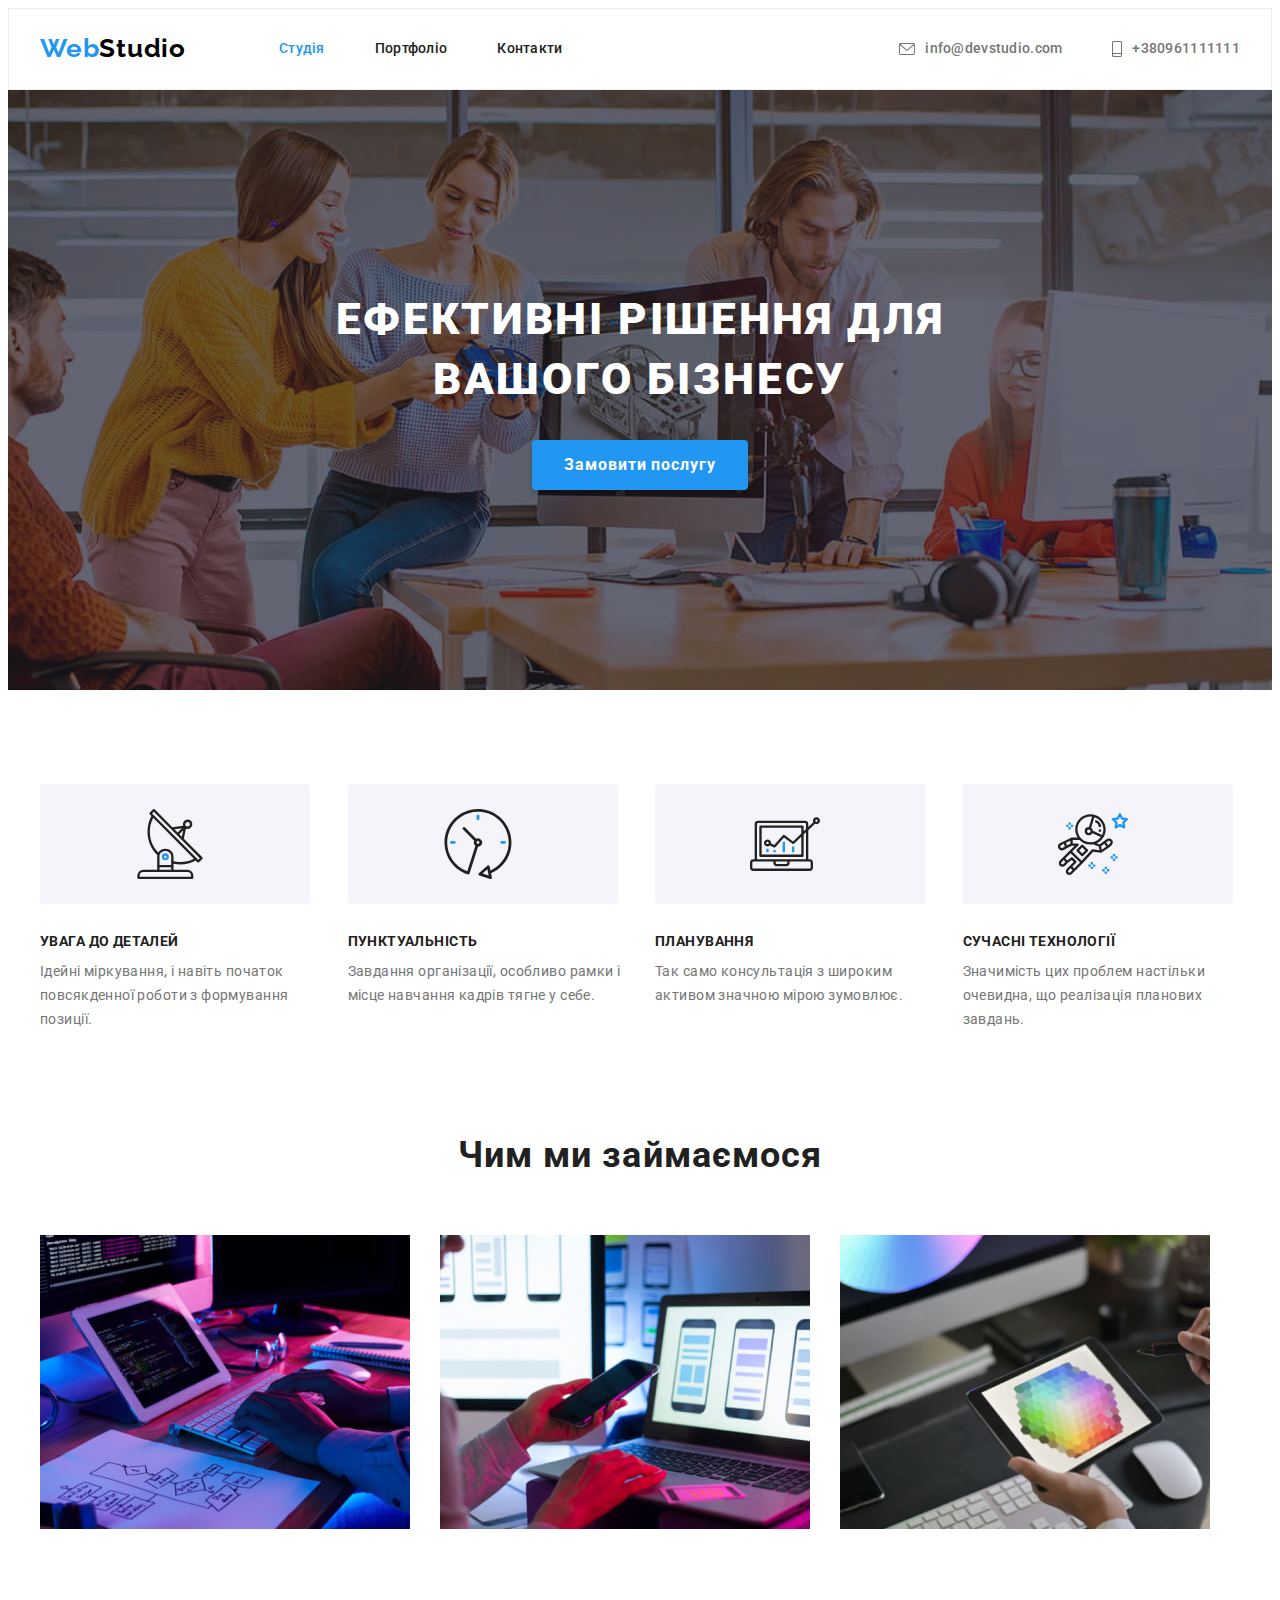
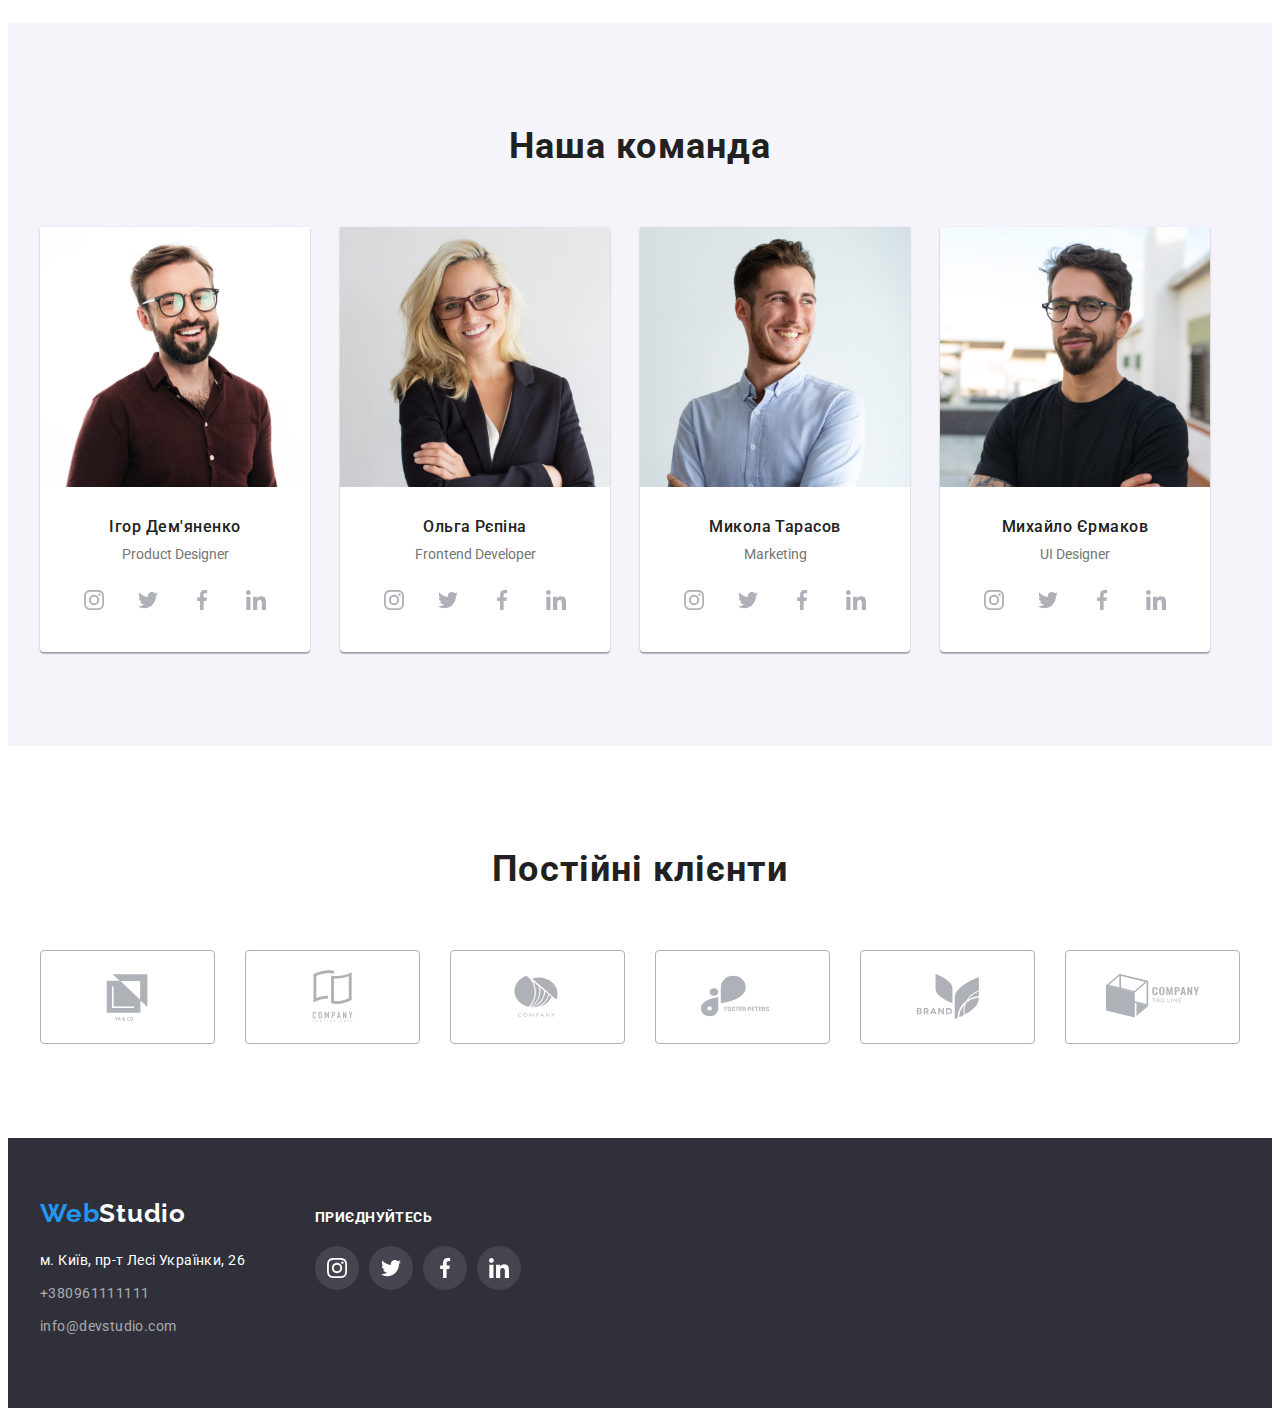
==== commit de039f40: "Виправлено правки №1 до дз" ====
--- a/index.html
+++ b/index.html
@@ -75,6 +75,11 @@
           <h2 class="visually-hidden">Переваги</h2>
           <ul class="benefits-list list">
             <li class="benefits-items">
+              <div class="icon-wrap">
+                <svg class="icon" width="70" height="70">
+                  <use href="./images/sprite.svg#antenna"></use>
+                </svg>
+              </div>
               <h3 class="benefits-title">УВАГА ДО ДЕТАЛЕЙ</h3>
               <p>
                 Ідейні міркування, і навіть початок повсякденної роботи з
@@ -82,19 +87,34 @@
               </p>
             </li>
             <li class="benefits-items">
+              <div class="icon-wrap">
+                <svg class="icon" width="70" height="70">
+                  <use href="./images/sprite.svg#clock"></use>
+                </svg>
+              </div>
               <h3 class="benefits-title">ПУНКТУАЛЬНІСТЬ</h3>
               <p>
                 Завдання організації, особливо рамки і місце навчання кадрів
                 тягне у себе.
               </p>
-            </li>
+            </li>                                                                                                                                  
             <li class="benefits-items">
+              <div class="icon-wrap">
+                <svg class="icon" width="70" height="70">
+                  <use href="./images/sprite.svg#diagram"></use>
+                </svg>
+              </div>
               <h3 class="benefits-title">ПЛАНУВАННЯ</h3>
               <p>
                 Так само консультація з широким активом значною мірою зумовлює.
               </p>
             </li>
             <li class="benefits-items">
+              <div class="icon-wrap">
+                <svg class="icon" width="70" height="70">
+                  <use href="./images/sprite.svg#astronaut"></use>
+                </svg>
+              </div>
               <h3 class="benefits-title">СУЧАСНІ ТЕХНОЛОГІЇ</h3>
               <p>
                 Значимість цих проблем настільки очевидна, що реалізація
@@ -148,40 +168,41 @@
                 width="270"
                 height="260"
               />
-              <h3 class="team-title">Ігор Дем'яненко</h3>
-              <p class="team-text" lang="en">Product Designer</p>
-              <ul class="team-social-list list">
-                <li class="team-social-item">
-                  <a href="" class="team-social-link">
-                    <svg class="team-social-icon" width="20" height="20">
-                      <use href="./images/sprite.svg#instagram"></use>
-                    </svg>
-                  </a>
-                </li>
-                <li class="team-social-item">
-                  <a href="" class="team-social-link">
-                    <svg class="team-social-icon" width="20" height="20">
-                      <use href="./images/sprite.svg#twitter"></use>
-                    </svg>
-                  </a>
-                </li>
-                <li class="team-social-item">
-                  <a href="" class="team-social-link">
-                    <svg class="team-social-icon" width="20" height="20">
-                      <use href="./images/sprite.svg#facebook"></use>
-                    </svg>
-                  </a>
-                </li>
-                <li class="team-social-item">
-                  <a href="" class="team-social-link">
-                    <svg class="team-social-icon" width="20" height="20">
-                      <use href="./images/sprite.svg#linkedin"></use>
-                    </svg>
-                  </a>
-                </li>
-              </ul>
-            </li>
-
+              <div class="team-item-content">
+                <h3 class="team-title">Ігор Дем'яненко</h3>
+                <p class="team-text" lang="en">Product Designer</p>
+                <ul class="team-social-list list">
+                  <li class="team-social-item">
+                    <a href="" class="team-social-link">
+                      <svg class="team-social-icon" width="20" height="20">
+                        <use href="./images/sprite.svg#instagram"></use>
+                      </svg>
+                    </a>
+                  </li>
+                  <li class="team-social-item">
+                    <a href="" class="team-social-link">
+                      <svg class="team-social-icon" width="20" height="20">
+                        <use href="./images/sprite.svg#twitter"></use>
+                      </svg>
+                    </a>
+                  </li>
+                  <li class="team-social-item">
+                    <a href="" class="team-social-link">
+                      <svg class="team-social-icon" width="20" height="20">
+                        <use href="./images/sprite.svg#facebook"></use>
+                      </svg>
+                    </a>
+                  </li>
+                  <li class="team-social-item">
+                    <a href="" class="team-social-link">
+                      <svg class="team-social-icon" width="20" height="20">
+                        <use href="./images/sprite.svg#linkedin"></use>
+                      </svg>
+                    </a>
+                  </li>
+                </ul>
+              </di>
+            </li>
             <li class="team-item">
               <img
                 src="./images/facetwo.jpg"
--- a/css/styles.css
+++ b/css/styles.css
@@ -253,29 +253,15 @@
   letter-spacing: 0.03em;
 }
 
-.benefits-items::before {
-  content: "";
-  display: block;
-  background-color: var(--second-color-bgc);
-  background-repeat: no-repeat;
-  background-position: center;
+.icon-wrap {
+  display: flex;
+  justify-content: center;
+  align-items: center;
   width: 270px;
   height: 120px;
+  margin-bottom: 30px;
+  background-color: var(--second-color-bgc);
   border-radius: 4px;
-  margin-bottom: 30px;
-}
-
-.benefits-items:nth-child(1)::before {
-  background-image: url("../images/antenna.svg");
-}
-.benefits-items:nth-child(2)::before {
-  background-image: url("../images/clock.svg");
-}
-.benefits-items:nth-child(3)::before {
-  background-image: url("../images/diagram.svg");
-}
-.benefits-items:nth-child(4)::before {
-  background-image: url("../images/astronaut.svg");
 }
 
 /*-------------------------- SERVICES --------------------------*/
